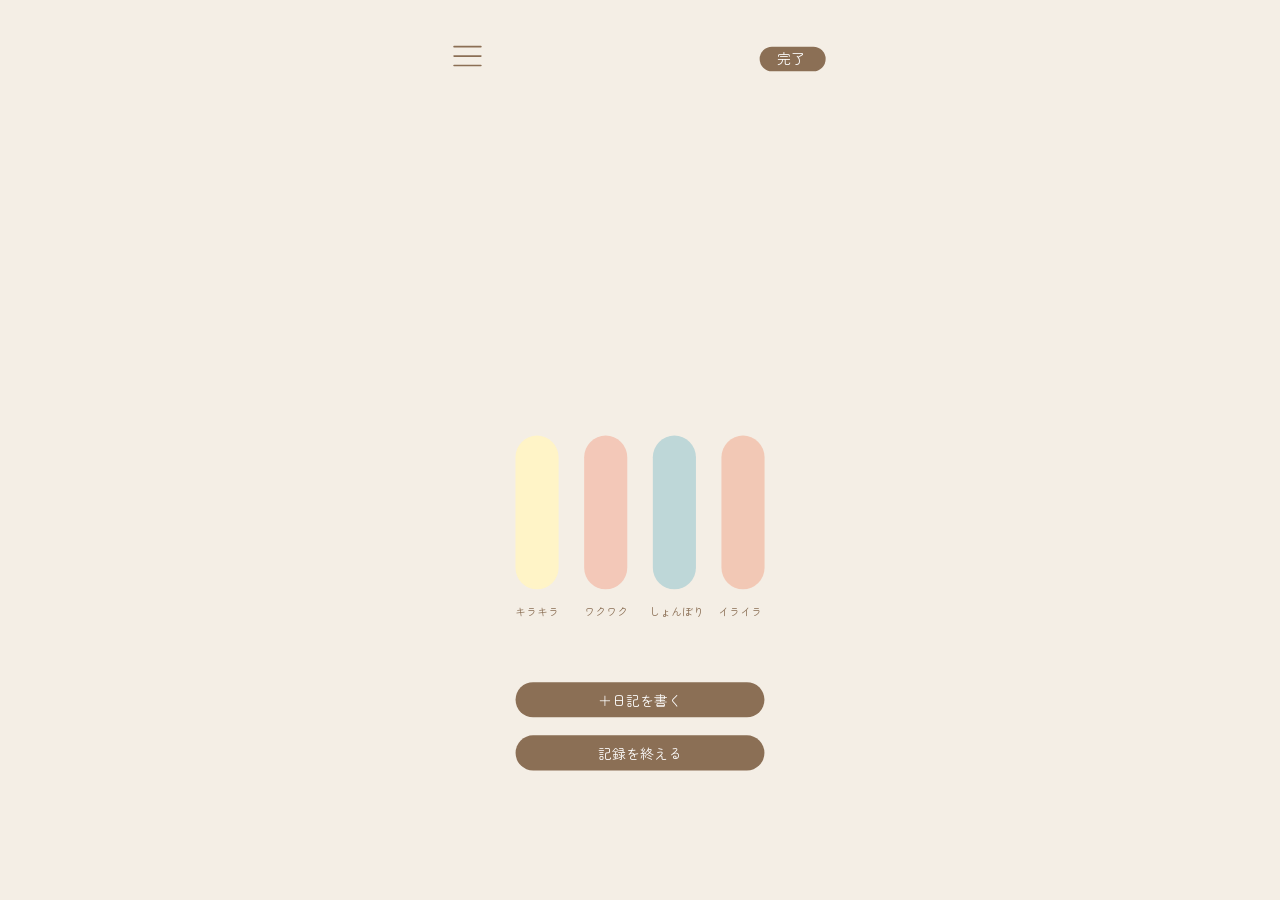
==== emotion.html @ d7ce6df1 "Add files via upload" ====
<!doctype html>
<html lang="ja">
<head>
<meta charset="utf-8">
<meta name="viewport" content="width=device-width, initial-scale=1, viewport-fit=cover">
<meta name="theme-color" content="#f4eee5">
<title>感情を記録する</title>
<link rel="preconnect" href="https://fonts.googleapis.com">
<link rel="preconnect" href="https://fonts.gstatic.com" crossorigin>
<link href="https://fonts.googleapis.com/css2?family=Zen+Maru+Gothic:wght@400;500;700&display=swap" rel="stylesheet">
<style>
  * { box-sizing: border-box; }
  html, body {
    margin: 0;
    padding: 0;
    width: 100%;
    height: 100%;
    overflow: hidden;
    background: #f4eee5;
    font-family: "Zen Maru Gothic", sans-serif;
  }
  body {
    position: fixed;
    inset: 0;
  }
  #stage {
    position: fixed;
    inset: 0;
    width: 100%;
    height: 100%;
    height: 100dvh;
    display: flex;
    align-items: center;
    justify-content: center;
    overflow: hidden;
    background: #f4eee5;
  }
  #art {
    display: block;
    width: 100%;
    height: 100%;
    max-width: 100%;
    max-height: 100%;
    flex: none;
    touch-action: none;
  }
  #_キラキラバー, #_ワクワクバー, #_イライラバー, #_しょんぼりバー,
  #_キラキラつまみ, #_ワクワクつまみ, #_イライラつまみ, #_しょんぼりつまみ {
    cursor: ns-resize;
    touch-action: none;
  }
  #_完了ボタン, #_日記記録ボタン, #_記録を終えるボタン {
    cursor: pointer;
    touch-action: manipulation;
  }
</style>
</head>
<body>
<div id="stage">
<svg id="art" xmlns="http://www.w3.org/2000/svg" viewBox="0 0 750 1624">
  <defs>
    <style>
      .cls-1, .cls-2 {
        fill: none;
      }

      .cls-3 {
        fill: #f4d581;
      }

      .cls-4 {
        font-size: 20px;
      }

      .cls-4, .cls-5 {
        font-family: ZenMaruGothic-Regular, 'Zen Maru Gothic';
      }

      .cls-4, .cls-6 {
        fill: #8b6f55;
      }

      .cls-7 {
        fill: #fff4c7;
      }

      .cls-5 {
        fill: #fff;
        font-size: 25px;
      }

      .cls-8 {
        fill: #bed7d8;
      }

      .cls-9 {
        fill: #f05a24;
      }

      .cls-10 {
        fill: #9db3b9;
        opacity: .62;
      }

      .cls-2 {
        stroke: #8b6f55;
        stroke-linecap: round;
        stroke-miterlimit: 10;
        stroke-width: 3px;
      }

      .cls-11 {
        fill: #eb8885;
      }

      .cls-12 {
        fill: #f2a485;
        opacity: .5;
      }

      .cls-13 {
        fill: #f3c8b8;
      }

      .cls-14 {
        fill: #f4eee5;
      }
    </style>
  </defs>
  <g id="_ベース背景_写真_" data-name="ベース背景（写真）">
    <rect class="cls-14" width="750" height="1624"/>
  </g>
  <g id="_イライラバー" data-name="イライラバー">
    <rect class="cls-12" x="521.98" y="786.01" width="77.79" height="277.43" rx="38.89" ry="38.89"/>
  </g>
  <g id="_しょんぼりバー" data-name="しょんぼりバー">
    <rect class="cls-8" x="398.16" y="786.01" width="77.79" height="277.43" rx="38.89" ry="38.89"/>
  </g>
  <g id="_ワクワクバー" data-name="ワクワクバー">
    <rect class="cls-13" x="274.24" y="786.01" width="77.79" height="277.43" rx="38.89" ry="38.89"/>
  </g>
  <g id="_キラキラバー" data-name="キラキラバー">
    <rect class="cls-7" x="150.3" y="786.01" width="77.79" height="277.43" rx="38.89" ry="38.89"/>
  </g>
  <g id="_イライラつまみ" data-name="イライラつまみ">
    <rect class="cls-9" x="521.96" y="901" width="77.82" height="162.44" rx="38.91" ry="38.91"/>
  </g>
  <g id="_しょんぼりつまみ" data-name="しょんぼりつまみ">
    <rect class="cls-10" x="397.92" y="851.89" width="77.82" height="211.83" rx="38.91" ry="38.91"/>
  </g>
  <g id="_ワクワクつまみ" data-name="ワクワクつまみ">
    <rect class="cls-11" x="274.22" y="955.05" width="77.82" height="108.67" rx="38.91" ry="38.91"/>
  </g>
  <g id="_キラキラつまみ" data-name="キラキラつまみ">
    <rect class="cls-3" x="150.28" y="976.07" width="77.82" height="87.38" rx="38.91" ry="38.91"/>
  </g>
  <g id="_文字" data-name="文字">
    <text class="cls-4" transform="translate(149.4297 1111.7161)"><tspan x="0" y="0">キラキラ</tspan></text>
    <text class="cls-4" transform="translate(273.471 1111.7161)"><tspan x="0" y="0">ワクワク</tspan></text>
    <text class="cls-4" transform="translate(390.5543 1111.7161)"><tspan x="0" y="0">しょんぼり</tspan></text>
    <text class="cls-4" transform="translate(514.9691 1111.7161)"><tspan x="0" y="0">イライラ</tspan></text>
  </g>
  <g id="_日記記録ボタン" data-name="日記記録ボタン">
    <rect class="cls-6" x="150.47" y="1231.03" width="449.07" height="63.41" rx="31.7" ry="31.7"/>
    <text class="cls-5" transform="translate(300 1273.1965)"><tspan x="0" y="0">＋日記を書く</tspan></text>
  </g>
  <g id="_記録を終えるボタン" data-name="記録を終えるボタン">
    <rect class="cls-6" x="150.47" y="1326.92" width="449.07" height="63.41" rx="31.7" ry="31.7"/>
    <text class="cls-5" transform="translate(300 1369.0842)"><tspan x="0" y="0">記録を終える</tspan></text>
  </g>
  <g id="_完了ボタン" data-name="完了ボタン">
    <g>
      <rect class="cls-6" x="590.91" y="84.22" width="119.09" height="44.44" rx="22.22" ry="22.22"/>
      <text class="cls-5" transform="translate(622.95 115.68)"><tspan x="0" y="0">完了</tspan></text>
    </g>
  </g>
  <g id="_マーク位置" data-name="マーク位置">
    <rect class="cls-1" x="226.82" y="276.86" width="302.46" height="302.46"/>
    <image id="emotion-mark-image" x="226.82" y="276.86" width="302.46" height="302.46"
           preserveAspectRatio="xMidYMid meet" visibility="hidden"/>
  </g>
  <g id="_メニュー" data-name="メニュー">
    <g>
      <line class="cls-2" x1="39.5" y1="84.22" x2="87.83" y2="84.22"/>
      <line class="cls-2" x1="39.5" y1="101.2" x2="87.83" y2="101.2"/>
      <line class="cls-2" x1="39.5" y1="118.18" x2="87.83" y2="118.18"/>
    </g>
  </g>
</svg>
</div>

<script>
(() => {
  "use strict";

  const svg = document.getElementById("art");
  const markImage = document.getElementById("emotion-mark-image");
  const MARK_NAMES = {
    hokkori: "ほっこり",
    massara: "まっさら",
    ukiuki: "うきうき",
    meramera: "めらめら",
    sowasowa: "そわそわ",
    punpun: "ぷんぷん",
    moyamoya: "もやもや",
    shinmiri: "しんみり",
    gakkuri: "がっくり",
    hetahhe: "へとへと"
  };

  // 判定座標は、以前決めた円環モデル参考の独自分類を引き継ぐ。
  const TYPES = [
    { id: "hokkori",  x:  1.5, y: -1.5 },
    { id: "ukiuki",   x:  3.5, y:  1.5 },
    { id: "meramera", x:  2.0, y:  4.0 },
    { id: "sowasowa", x: -1.0, y:  3.0 },
    { id: "punpun",   x: -3.0, y:  3.0 },
    { id: "moyamoya", x: -4.0, y:  0.0 },
    { id: "shinmiri", x: -2.0, y: -2.0 },
    { id: "gakkuri",  x: -4.0, y: -2.0 },
    { id: "hetahhe",  x: -3.0, y: -3.0 }
  ];

  // 操作中の位置は小数で保持し、見た目は滑らかに動かす。
  // 感情の分類・保存時には、最も近い0〜4の段階に変換する。
  // 判定配列の順番は [キラキラ, ワクワク, イライラ, しょんぼり]。
  const values = { kirakira: 0, wakuwaku: 0, iraira: 0, shonbori: 0 };

  // 「完了」で確定した感情。スライダーを動かすと未確定に戻す。
  let confirmedEmotion = null;
  let hasConfirmedEmotion = false;

  function getLevels() {
    return {
      kirakira: Math.max(0, Math.min(4, Math.round(values.kirakira))),
      wakuwaku: Math.max(0, Math.min(4, Math.round(values.wakuwaku))),
      iraira: Math.max(0, Math.min(4, Math.round(values.iraira))),
      shonbori: Math.max(0, Math.min(4, Math.round(values.shonbori)))
    };
  }

  // SVGの左からの表示順に対応づける。デザイン上の配置・色は変更しない。
  const sliders = [
    { key: "kirakira", trackId: "_キラキラバー", thumbId: "_キラキラつまみ" },
    { key: "wakuwaku", trackId: "_ワクワクバー", thumbId: "_ワクワクつまみ" },
    { key: "shonbori", trackId: "_しょんぼりバー", thumbId: "_しょんぼりつまみ" },
    { key: "iraira", trackId: "_イライラバー", thumbId: "_イライラつまみ" }
  ];

  const geometry = sliders.map(slider => {
    const track = document.querySelector(`#${CSS.escape(slider.trackId)} rect`);
    const thumb = document.querySelector(`#${CSS.escape(slider.thumbId)} rect`);
    return {
      ...slider,
      trackX: Number(track.getAttribute("x")),
      trackY: Number(track.getAttribute("y")),
      trackWidth: Number(track.getAttribute("width")),
      trackHeight: Number(track.getAttribute("height")),
      thumbRect: thumb,
      thumbWidth: Number(thumb.getAttribute("width")),
      thumbRx: thumb.getAttribute("rx"),
      bottom: Number(track.getAttribute("y")) + Number(track.getAttribute("height"))
    };
  });

  function classifyEmotion() {
    const levels = getLevels();
    const v = [levels.kirakira, levels.wakuwaku, levels.iraira, levels.shonbori];
    if (v.every(n => n === 0)) return null;

    // 4本が同じ低い位置にそろう場合は「まっさら」。
    if (v.every(n => n === 1) || v.every(n => n === 2)) return "massara";

    const [k, w, i, s] = v;
    const x = k + w - i - s;
    const y = -k + w + i - s;

    let selected = null;
    let nearest = Infinity;
    for (const type of TYPES) {
      const distance = (x - type.x) ** 2 + (y - type.y) ** 2;
      if (distance < nearest) {
        nearest = distance;
        selected = type.id;
      }
    }
    return selected;
  }

  // 625通りを全走査し、0以外が必ず10種類のいずれかに分類されることを確認。
  function validateClassification() {
    for (let k = 0; k <= 4; k++) {
      for (let w = 0; w <= 4; w++) {
        for (let i = 0; i <= 4; i++) {
          for (let s = 0; s <= 4; s++) {
            if (k === 0 && w === 0 && i === 0 && s === 0) continue;
            const x = k + w - i - s;
            const y = -k + w + i - s;
            if (k === 1 && w === 1 && i === 1 && s === 1) continue;
            if (k === 2 && w === 2 && i === 2 && s === 2) continue;
            const hasType = TYPES.some(type =>
              Number.isFinite((x - type.x) ** 2 + (y - type.y) ** 2)
            );
            if (!hasType) throw new Error("感情分類に未対応の組み合わせがあります。");
          }
        }
      }
    }
  }

 function updateThumb(item) {
    const value = values[item.key];

    // ぴったり0のときだけ非表示。0から動き始めたら少しずつ現れる。
    if (value <= 0) {
      item.thumbRect.style.display = "none";
      item.thumbRect.style.opacity = "0";
      return;
    }

    item.thumbRect.style.display = "";

    // 0より少しでも動かしたら、つまみをはっきり表示する。
    item.thumbRect.style.opacity = "1";

    // 小数の値をそのまま使い、ドラッグ中も滑らかに動かす。
    const minHeight = item.thumbWidth;
    const travel = item.trackHeight - minHeight;
    const height = minHeight + (value / 4) * travel;
    const y = item.bottom - height;

    item.thumbRect.setAttribute("y", y.toFixed(2));
    item.thumbRect.setAttribute("height", height.toFixed(2));
    item.thumbRect.setAttribute("rx", item.thumbRx);
    item.thumbRect.setAttribute("ry", item.thumbRx);
  }

  function updateAllThumbs() {
    geometry.forEach(updateThumb);
  }

  function clearMark() {
    // 値が変更されたら、確定状態も解除する。
    hasConfirmedEmotion = false;
    confirmedEmotion = null;
    markImage.setAttribute("visibility", "hidden");
    markImage.removeAttribute("href");
    markImage.removeAttributeNS("http://www.w3.org/1999/xlink", "href");
  }

  function showEmotionMark() {
    // 「完了」を押した時点の値から感情を判定して確定する。
    const id = classifyEmotion();
    hasConfirmedEmotion = true;

    if (!id) {
      confirmedEmotion = null;
      markImage.setAttribute("visibility", "hidden");
      markImage.removeAttribute("href");
      markImage.removeAttributeNS("http://www.w3.org/1999/xlink", "href");
      return null;
    }

    const filename = MARK_NAMES[id] + ".png";
    confirmedEmotion = { id, name: MARK_NAMES[id], filename };
    markImage.setAttribute("href", filename);
    markImage.setAttribute("visibility", "visible");
    return confirmedEmotion;
  }

  function setSliderValue(item, clientY) {
    const point = svg.createSVGPoint();
    point.x = 0;
    point.y = clientY;
    const local = point.matrixTransform(svg.getScreenCTM().inverse());

    const minHeight = item.thumbWidth;
    const travel = item.trackHeight - minHeight;
    const centerBottom = item.bottom - minHeight / 2;
    const centerTop = item.trackY + minHeight / 2;
    const clampedY = Math.max(centerTop, Math.min(centerBottom, local.y));
    const ratio = travel === 0 ? 0 : (centerBottom - clampedY) / travel;
    // 操作中は整数に丸めず、小数の位置をそのまま保持する。
    values[item.key] = Math.max(0, Math.min(4, ratio * 4));
    updateThumb(item);
    clearMark(); // 数値を変更したら、再度「完了」を押すまでマークは非表示
  }

  let active = null;
  let activePointerId = null;

  geometry.forEach(item => {
    const trackGroup = document.getElementById(item.trackId);
    const thumbGroup = document.getElementById(item.thumbId);

    const begin = event => {
      active = item;
      activePointerId = event.pointerId;
      if (event.currentTarget.setPointerCapture) {
        try { event.currentTarget.setPointerCapture(event.pointerId); } catch (_) {}
      }
      setSliderValue(item, event.clientY);
      event.preventDefault();
    };

    trackGroup.addEventListener("pointerdown", begin);
    thumbGroup.addEventListener("pointerdown", begin);
  });

  document.addEventListener("pointermove", event => {
    if (!active || event.pointerId !== activePointerId) return;
    setSliderValue(active, event.clientY);
    event.preventDefault();
  }, { passive: false });

  function endDrag(event) {
    if (active && (activePointerId === null || event.pointerId === activePointerId)) {
      active = null;
      activePointerId = null;
    }
  }
  document.addEventListener("pointerup", endDrag);
  document.addEventListener("pointercancel", endDrag);

  function makeButton(id, callback) {
    const element = document.getElementById(id);
    element.setAttribute("role", "button");
    element.setAttribute("tabindex", "0");
    element.addEventListener("click", callback);
    element.addEventListener("keydown", event => {
      if (event.key === "Enter" || event.key === " ") {
        event.preventDefault();
        callback();
      }
    });
  }

  makeButton("_完了ボタン", () => {
    const result = showEmotionMark();
    window.dispatchEvent(new CustomEvent("emotion:classified", {
      detail: {
        values: getLevels(),
        emotion: result
      }
    }));
  });

  function localDateString() {
    const now = new Date();
    const y = now.getFullYear();
    const m = String(now.getMonth() + 1).padStart(2, "0");
    const d = String(now.getDate()).padStart(2, "0");
    return `${y}-${m}-${d}`;
  }

  function saveRecord() {
    const emotionId = hasConfirmedEmotion
      ? (confirmedEmotion ? confirmedEmotion.id : null)
      : classifyEmotion();
    const record = {
      date: localDateString(),
      values: getLevels(),
      emotionId,
      emotionName: emotionId ? MARK_NAMES[emotionId] : null,
      markFile: emotionId ? MARK_NAMES[emotionId] + ".png" : null,
      savedAt: new Date().toISOString()
    };

    // 同じ日付の記録は同じキーに保存し、上書きする。
    localStorage.setItem("emotion-record-" + record.date, JSON.stringify(record));
    window.dispatchEvent(new CustomEvent("emotion:save-request", { detail: record }));
    return record;
  }

  makeButton("_メニュー", () => {
    window.location.href = "menu.html";
  });

  makeButton("_日記記録ボタン", () => {
    window.location.href = "kiroku.html";
  });

  makeButton("_記録を終えるボタン", () => {
    try {
      saveRecord();
      window.alert("保存が完了しました。");
      window.location.href = "index.html";
    } catch (error) {
      console.error(error);
      window.alert("保存できませんでした。もう一度お試しください。");
    }
  });

  // 外部画面・日記画面から値を確認できるようにする。
  window.emotionInput = {
    getValues: () => getLevels(),
    getContinuousValues: () => ({ ...values }),
    classify: classifyEmotion,
    getConfirmedEmotion: () => hasConfirmedEmotion ? confirmedEmotion : null,
    isConfirmed: () => hasConfirmedEmotion,
    setValues: next => {
      const keys = ["kirakira", "wakuwaku", "iraira", "shonbori"];
      if (!next || keys.some(key => !Number.isInteger(next[key]) || next[key] < 0 || next[key] > 4)) {
        throw new Error("4つのバーに0〜4の整数を指定してください。");
      }
      keys.forEach(key => values[key] = next[key]);
      updateAllThumbs();
      clearMark();
      return classifyEmotion();
    }
  };

  validateClassification();
  updateAllThumbs();
})();
</script>
</body>
</html>
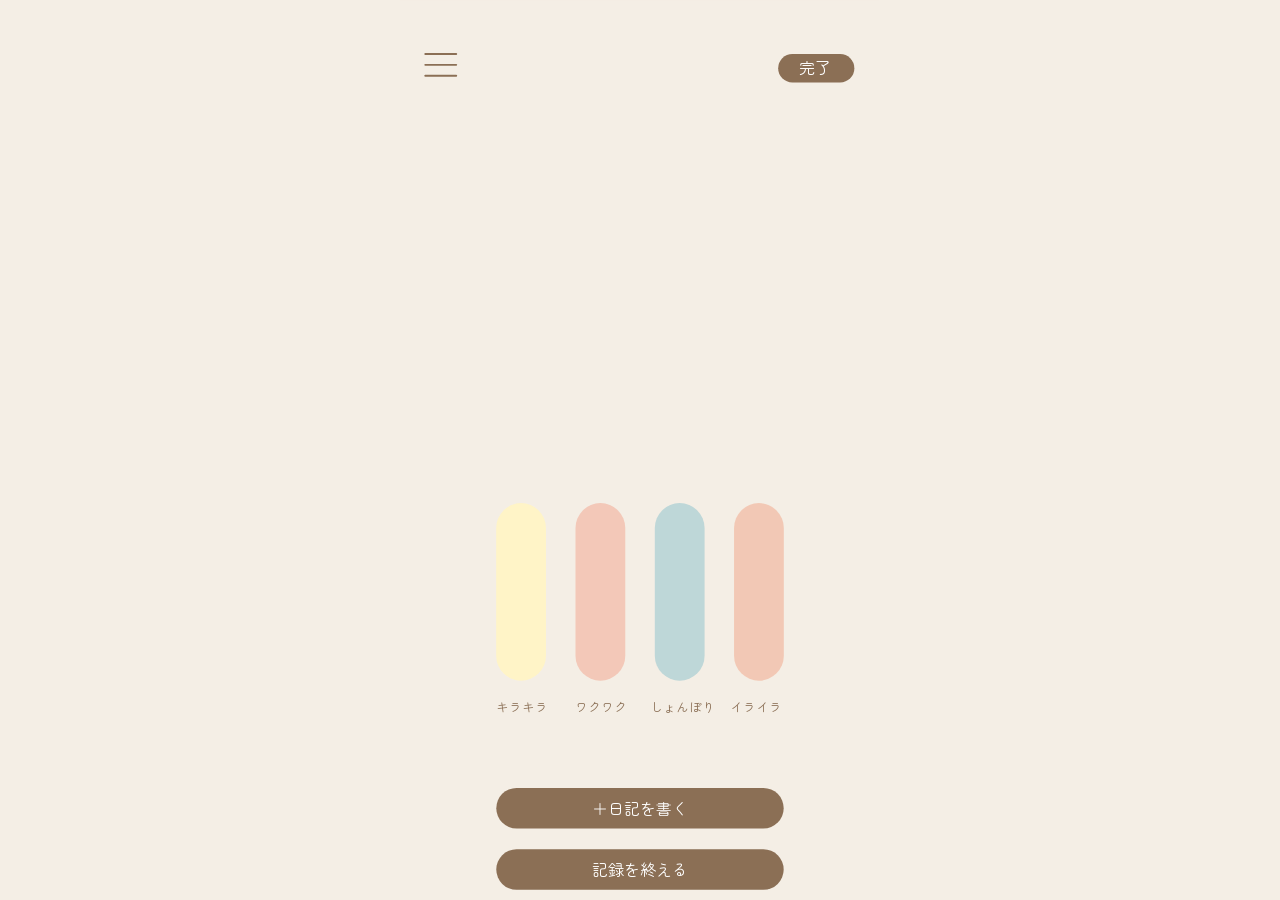
==== commit 0f2596a2: "Add files via upload" ====
--- a/emotion.html
+++ b/emotion.html
@@ -36,14 +36,28 @@
     background: #f4eee5;
   }
   #art {
-    display: block;
-    width: 100%;
-    height: 100%;
-    max-width: 100%;
-    max-height: 100%;
-    flex: none;
-    touch-action: none;
-  }
+  display: block;
+  width: 100%;
+  height: 100%;
+  max-width: 100%;
+  max-height: 100%;
+  flex: none;
+  touch-action: none;
+}
+
+/* SEなど、表示領域が横に広い画面向け */
+@media (min-aspect-ratio: 3/5) {
+  #stage {
+    align-items: flex-start;
+  }
+
+  #art {
+    width: 53.33dvh;
+    height: 115.5dvh;
+    max-width: none;
+    max-height: none;
+  }
+}
   #_キラキラバー, #_ワクワクバー, #_イライラバー, #_しょんぼりバー,
   #_キラキラつまみ, #_ワクワクつまみ, #_イライラつまみ, #_しょんぼりつまみ {
     cursor: ns-resize;
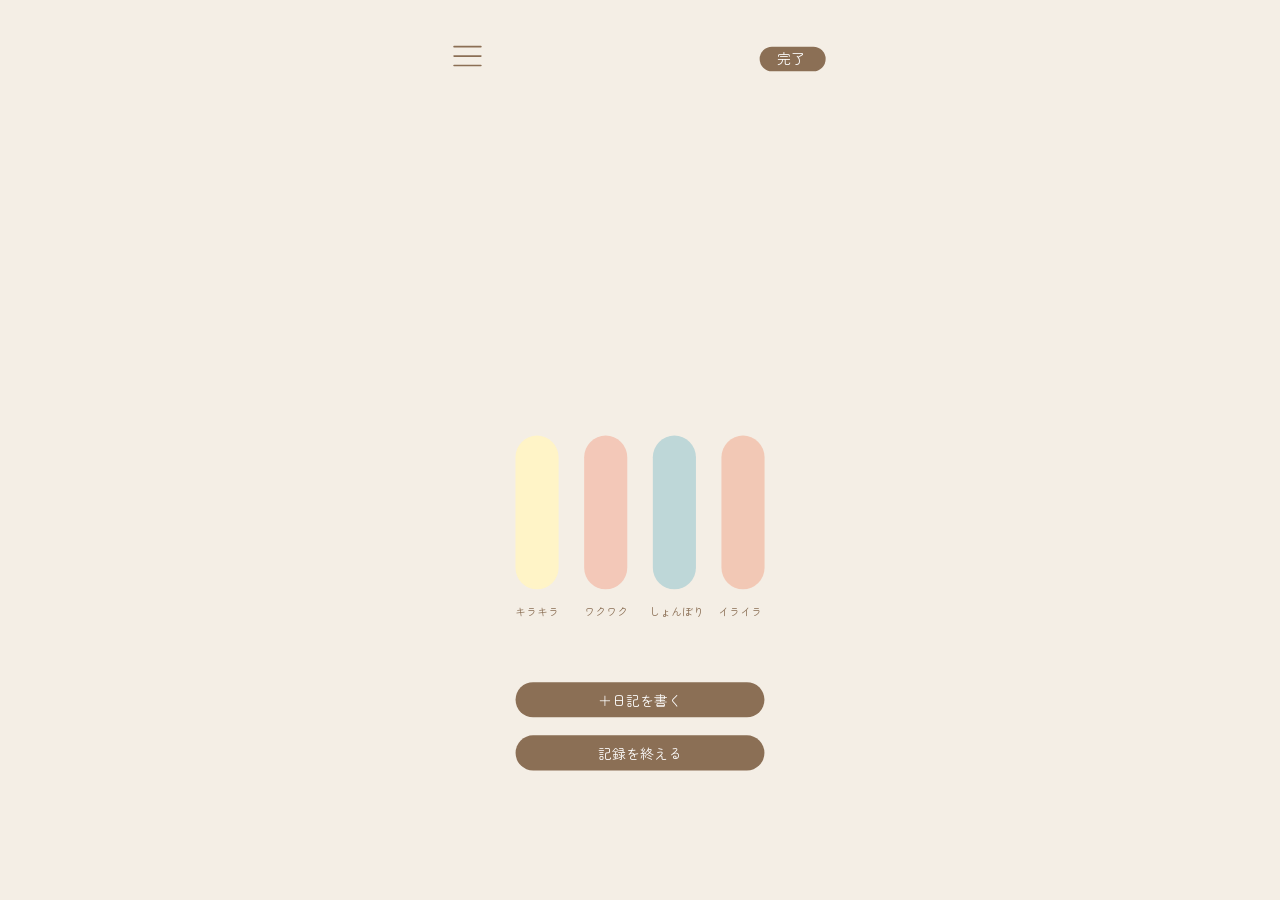
==== commit 487b3b0c: "Add files via upload" ====
--- a/emotion.html
+++ b/emotion.html
@@ -1,6 +1,10 @@
 <!doctype html>
 <html lang="ja">
 <head>
+  <!-- メニューオーバーレイの設定 -->
+<link rel="stylesheet" href="menu.css">
+<script src="menu.js" defer></script>
+
 <meta charset="utf-8">
 <meta name="viewport" content="width=device-width, initial-scale=1, viewport-fit=cover">
 <meta name="theme-color" content="#f4eee5">
@@ -44,20 +48,6 @@
   flex: none;
   touch-action: none;
 }
-
-/* SEなど、表示領域が横に広い画面向け */
-@media (min-aspect-ratio: 3/5) {
-  #stage {
-    align-items: flex-start;
-  }
-
-  #art {
-    width: 53.33dvh;
-    height: 115.5dvh;
-    max-width: none;
-    max-height: none;
-  }
-}
   #_キラキラバー, #_ワクワクバー, #_イライラバー, #_しょんぼりバー,
   #_キラキラつまみ, #_ワクワクつまみ, #_イライラつまみ, #_しょんぼりつまみ {
     cursor: ns-resize;
@@ -527,6 +517,12 @@
   validateClassification();
   updateAllThumbs();
 })();
+
+// メニューを開く
+addHitArea("_メニュー", "メニュー", () => {
+  window.openMenu();
+});
+
 </script>
 </body>
 </html>
--- a/menu.css
+++ b/menu.css
@@ -0,0 +1,43 @@
+
+/* メニュー全体を覆う暗い背景 */
+#menu-overlay {
+  position: fixed;
+  inset: 0;
+  z-index: 99999;
+  display: none;
+  background: rgba(0, 0, 0, 0.55);
+}
+
+/* メニューを開いている状態 */
+#menu-overlay.is-open {
+  display: block;
+}
+
+/* 左側のメニュー本体 */
+#menu-panel {
+  position: absolute;
+  top: 0;
+  left: 0;
+  width: min(82vw, 390px);
+  height: 100vh;
+  height: 100dvh;
+  overflow: hidden;
+  background: #f4eee5;
+}
+
+/* SVGの縦横比を維持 */
+#menu-panel svg {
+  display: block;
+  width: 100%;
+  height: auto;
+}
+
+/* メニュー内のクリックできる場所 */
+#menu-panel g {
+  cursor: pointer;
+}
+
+/* メニュー表示中は背景ページをスクロールさせない */
+body.menu-open {
+  overflow: hidden;
+}
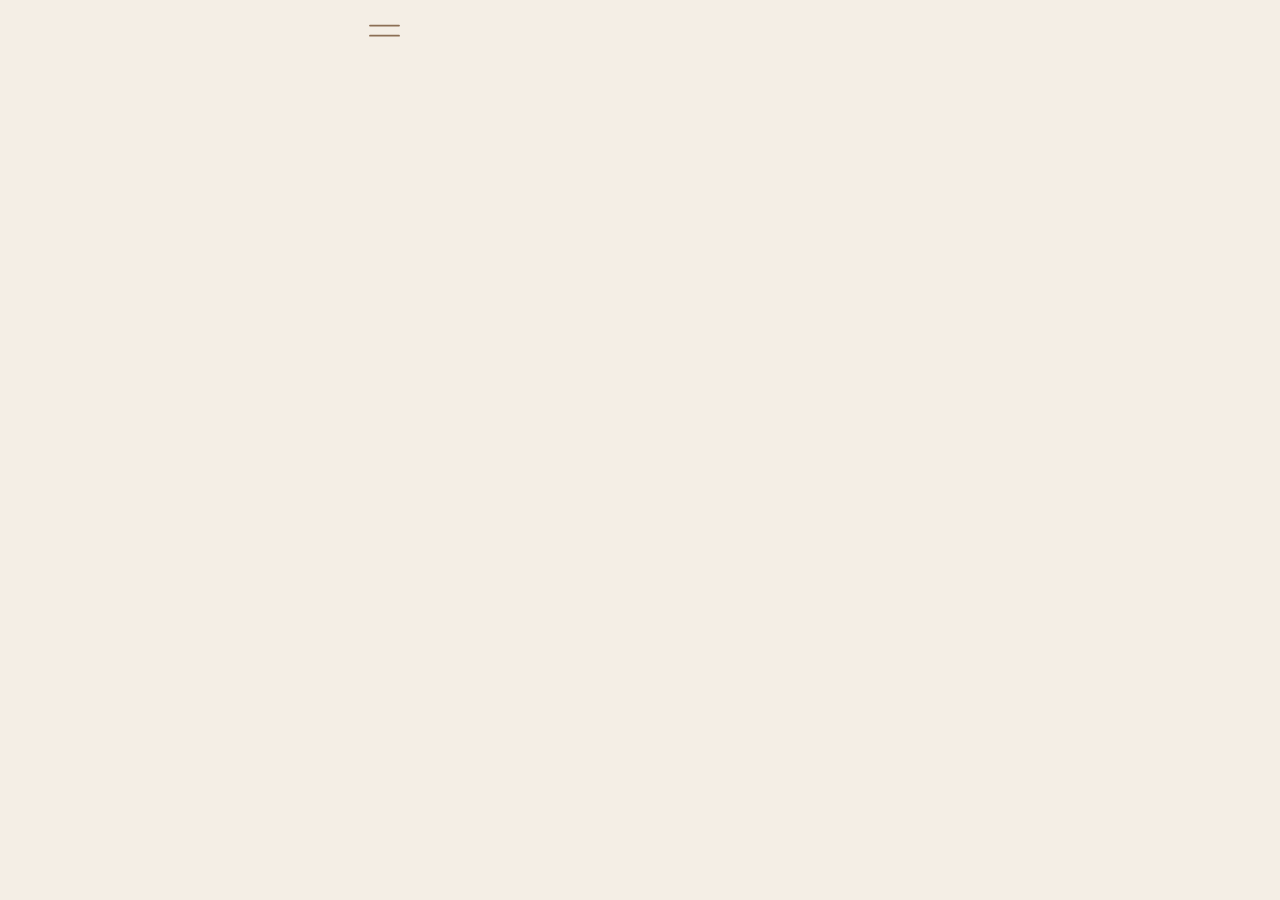
==== commit 986020da: "Add files via upload" ====
--- a/emotion.html
+++ b/emotion.html
@@ -1,528 +1,111 @@
 <!doctype html>
 <html lang="ja">
 <head>
-  <!-- メニューオーバーレイの設定 -->
-<link rel="stylesheet" href="menu.css">
-<script src="menu.js" defer></script>
-
 <meta charset="utf-8">
 <meta name="viewport" content="width=device-width, initial-scale=1, viewport-fit=cover">
 <meta name="theme-color" content="#f4eee5">
 <title>感情を記録する</title>
+
+<!-- メニューオーバーレイの設定 -->
+<link rel="stylesheet" href="menu.css">
+<script src="menu.js" defer></script>
+
+<!-- Google Fonts -->
 <link rel="preconnect" href="https://fonts.googleapis.com">
 <link rel="preconnect" href="https://fonts.gstatic.com" crossorigin>
 <link href="https://fonts.googleapis.com/css2?family=Zen+Maru+Gothic:wght@400;500;700&display=swap" rel="stylesheet">
+
 <style>
-  * { box-sizing: border-box; }
-  html, body {
-    margin: 0;
-    padding: 0;
-    width: 100%;
-    height: 100%;
-    overflow: hidden;
-    background: #f4eee5;
-    font-family: "Zen Maru Gothic", sans-serif;
-  }
-  body {
-    position: fixed;
-    inset: 0;
-  }
-  #stage {
-    position: fixed;
-    inset: 0;
-    width: 100%;
-    height: 100%;
-    height: 100dvh;
-    display: flex;
-    align-items: center;
-    justify-content: center;
-    overflow: hidden;
-    background: #f4eee5;
-  }
-  #art {
+* {
+  box-sizing: border-box;
+}
+
+html, body {
+  margin: 0;
+  padding: 0;
+  width: 100%;
+  height: 100%;
+  overflow: hidden;
+  background: #f4eee5;
+  font-family: "Zen Maru Gothic", sans-serif;
+}
+
+/* アプリ全体のフレックスレイアウト（ホーム画面と完全統一） */
+#app {
+  display: flex;
+  flex-direction: column;
+  width: 100%;
+  height: 100vh;
+  height: 100dvh;
+  max-width: 600px;
+  margin: 0 auto;
+  position: relative;
+  overflow: hidden;
+  background: #f4eee5;
+}
+
+/* ヘッダー領域 */
+header {
+  height: 70px;
+  padding: 0 24px;
+  display: flex;
+  align-items: center;
+  justify-content: space-between;
+  flex-shrink: 0;
+  z-index: 10;
+}
+
+/* メイン領域：画面サイズに合わせて伸縮・中央配置 */
+main {
+  flex: 1;
+  display: flex;
+  flex-direction: column;
+  align-items: center;
+  justify-content: center;
+  padding: 0 16px;
+  overflow: hidden;
+  position: relative;
+}
+
+/* SVGパーツのレスポンシブスタイル */
+.header-svg {
+  height: 36px;
+  width: auto;
+}
+
+#art {
   display: block;
   width: 100%;
   height: 100%;
-  max-width: 100%;
+  max-width: 480px;
   max-height: 100%;
   flex: none;
   touch-action: none;
 }
-  #_キラキラバー, #_ワクワクバー, #_イライラバー, #_しょんぼりバー,
-  #_キラキラつまみ, #_ワクワクつまみ, #_イライラつまみ, #_しょんぼりつまみ {
-    cursor: ns-resize;
-    touch-action: none;
-  }
-  #_完了ボタン, #_日記記録ボタン, #_記録を終えるボタン {
-    cursor: pointer;
-    touch-action: manipulation;
-  }
+
+#_キラキラバー, #_ワクワクバー, #_イライラバー, #_しょんぼりバー,
+#_キラキラつまみ, #_ワクワクつまみ, #_イライラつまみ, #_しょんぼりつまみ {
+  cursor: ns-resize;
+  touch-action: none;
+}
+
+#_完了ボタン, #_日記記録ボタン, #_記録を終えるボタン {
+  cursor: pointer;
+  touch-action: manipulation;
+}
+
+svg [role="button"], .interactive-btn {
+  cursor: pointer;
+}
 </style>
 </head>
 <body>
-<div id="stage">
-<svg id="art" xmlns="http://www.w3.org/2000/svg" viewBox="0 0 750 1624">
-  <defs>
-    <style>
-      .cls-1, .cls-2 {
-        fill: none;
-      }
+<div id="app">
 
-      .cls-3 {
-        fill: #f4d581;
-      }
-
-      .cls-4 {
-        font-size: 20px;
-      }
-
-      .cls-4, .cls-5 {
-        font-family: ZenMaruGothic-Regular, 'Zen Maru Gothic';
-      }
-
-      .cls-4, .cls-6 {
-        fill: #8b6f55;
-      }
-
-      .cls-7 {
-        fill: #fff4c7;
-      }
-
-      .cls-5 {
-        fill: #fff;
-        font-size: 25px;
-      }
-
-      .cls-8 {
-        fill: #bed7d8;
-      }
-
-      .cls-9 {
-        fill: #f05a24;
-      }
-
-      .cls-10 {
-        fill: #9db3b9;
-        opacity: .62;
-      }
-
-      .cls-2 {
-        stroke: #8b6f55;
-        stroke-linecap: round;
-        stroke-miterlimit: 10;
-        stroke-width: 3px;
-      }
-
-      .cls-11 {
-        fill: #eb8885;
-      }
-
-      .cls-12 {
-        fill: #f2a485;
-        opacity: .5;
-      }
-
-      .cls-13 {
-        fill: #f3c8b8;
-      }
-
-      .cls-14 {
-        fill: #f4eee5;
-      }
-    </style>
-  </defs>
-  <g id="_ベース背景_写真_" data-name="ベース背景（写真）">
-    <rect class="cls-14" width="750" height="1624"/>
-  </g>
-  <g id="_イライラバー" data-name="イライラバー">
-    <rect class="cls-12" x="521.98" y="786.01" width="77.79" height="277.43" rx="38.89" ry="38.89"/>
-  </g>
-  <g id="_しょんぼりバー" data-name="しょんぼりバー">
-    <rect class="cls-8" x="398.16" y="786.01" width="77.79" height="277.43" rx="38.89" ry="38.89"/>
-  </g>
-  <g id="_ワクワクバー" data-name="ワクワクバー">
-    <rect class="cls-13" x="274.24" y="786.01" width="77.79" height="277.43" rx="38.89" ry="38.89"/>
-  </g>
-  <g id="_キラキラバー" data-name="キラキラバー">
-    <rect class="cls-7" x="150.3" y="786.01" width="77.79" height="277.43" rx="38.89" ry="38.89"/>
-  </g>
-  <g id="_イライラつまみ" data-name="イライラつまみ">
-    <rect class="cls-9" x="521.96" y="901" width="77.82" height="162.44" rx="38.91" ry="38.91"/>
-  </g>
-  <g id="_しょんぼりつまみ" data-name="しょんぼりつまみ">
-    <rect class="cls-10" x="397.92" y="851.89" width="77.82" height="211.83" rx="38.91" ry="38.91"/>
-  </g>
-  <g id="_ワクワクつまみ" data-name="ワクワクつまみ">
-    <rect class="cls-11" x="274.22" y="955.05" width="77.82" height="108.67" rx="38.91" ry="38.91"/>
-  </g>
-  <g id="_キラキラつまみ" data-name="キラキラつまみ">
-    <rect class="cls-3" x="150.28" y="976.07" width="77.82" height="87.38" rx="38.91" ry="38.91"/>
-  </g>
-  <g id="_文字" data-name="文字">
-    <text class="cls-4" transform="translate(149.4297 1111.7161)"><tspan x="0" y="0">キラキラ</tspan></text>
-    <text class="cls-4" transform="translate(273.471 1111.7161)"><tspan x="0" y="0">ワクワク</tspan></text>
-    <text class="cls-4" transform="translate(390.5543 1111.7161)"><tspan x="0" y="0">しょんぼり</tspan></text>
-    <text class="cls-4" transform="translate(514.9691 1111.7161)"><tspan x="0" y="0">イライラ</tspan></text>
-  </g>
-  <g id="_日記記録ボタン" data-name="日記記録ボタン">
-    <rect class="cls-6" x="150.47" y="1231.03" width="449.07" height="63.41" rx="31.7" ry="31.7"/>
-    <text class="cls-5" transform="translate(300 1273.1965)"><tspan x="0" y="0">＋日記を書く</tspan></text>
-  </g>
-  <g id="_記録を終えるボタン" data-name="記録を終えるボタン">
-    <rect class="cls-6" x="150.47" y="1326.92" width="449.07" height="63.41" rx="31.7" ry="31.7"/>
-    <text class="cls-5" transform="translate(300 1369.0842)"><tspan x="0" y="0">記録を終える</tspan></text>
-  </g>
-  <g id="_完了ボタン" data-name="完了ボタン">
-    <g>
-      <rect class="cls-6" x="590.91" y="84.22" width="119.09" height="44.44" rx="22.22" ry="22.22"/>
-      <text class="cls-5" transform="translate(622.95 115.68)"><tspan x="0" y="0">完了</tspan></text>
-    </g>
-  </g>
-  <g id="_マーク位置" data-name="マーク位置">
-    <rect class="cls-1" x="226.82" y="276.86" width="302.46" height="302.46"/>
-    <image id="emotion-mark-image" x="226.82" y="276.86" width="302.46" height="302.46"
-           preserveAspectRatio="xMidYMid meet" visibility="hidden"/>
-  </g>
-  <g id="_メニュー" data-name="メニュー">
-    <g>
-      <line class="cls-2" x1="39.5" y1="84.22" x2="87.83" y2="84.22"/>
-      <line class="cls-2" x1="39.5" y1="101.2" x2="87.83" y2="101.2"/>
-      <line class="cls-2" x1="39.5" y1="118.18" x2="87.83" y2="118.18"/>
-    </g>
-  </g>
-</svg>
-</div>
-
-<script>
-(() => {
-  "use strict";
-
-  const svg = document.getElementById("art");
-  const markImage = document.getElementById("emotion-mark-image");
-  const MARK_NAMES = {
-    hokkori: "ほっこり",
-    massara: "まっさら",
-    ukiuki: "うきうき",
-    meramera: "めらめら",
-    sowasowa: "そわそわ",
-    punpun: "ぷんぷん",
-    moyamoya: "もやもや",
-    shinmiri: "しんみり",
-    gakkuri: "がっくり",
-    hetahhe: "へとへと"
-  };
-
-  // 判定座標は、以前決めた円環モデル参考の独自分類を引き継ぐ。
-  const TYPES = [
-    { id: "hokkori",  x:  1.5, y: -1.5 },
-    { id: "ukiuki",   x:  3.5, y:  1.5 },
-    { id: "meramera", x:  2.0, y:  4.0 },
-    { id: "sowasowa", x: -1.0, y:  3.0 },
-    { id: "punpun",   x: -3.0, y:  3.0 },
-    { id: "moyamoya", x: -4.0, y:  0.0 },
-    { id: "shinmiri", x: -2.0, y: -2.0 },
-    { id: "gakkuri",  x: -4.0, y: -2.0 },
-    { id: "hetahhe",  x: -3.0, y: -3.0 }
-  ];
-
-  // 操作中の位置は小数で保持し、見た目は滑らかに動かす。
-  // 感情の分類・保存時には、最も近い0〜4の段階に変換する。
-  // 判定配列の順番は [キラキラ, ワクワク, イライラ, しょんぼり]。
-  const values = { kirakira: 0, wakuwaku: 0, iraira: 0, shonbori: 0 };
-
-  // 「完了」で確定した感情。スライダーを動かすと未確定に戻す。
-  let confirmedEmotion = null;
-  let hasConfirmedEmotion = false;
-
-  function getLevels() {
-    return {
-      kirakira: Math.max(0, Math.min(4, Math.round(values.kirakira))),
-      wakuwaku: Math.max(0, Math.min(4, Math.round(values.wakuwaku))),
-      iraira: Math.max(0, Math.min(4, Math.round(values.iraira))),
-      shonbori: Math.max(0, Math.min(4, Math.round(values.shonbori)))
-    };
-  }
-
-  // SVGの左からの表示順に対応づける。デザイン上の配置・色は変更しない。
-  const sliders = [
-    { key: "kirakira", trackId: "_キラキラバー", thumbId: "_キラキラつまみ" },
-    { key: "wakuwaku", trackId: "_ワクワクバー", thumbId: "_ワクワクつまみ" },
-    { key: "shonbori", trackId: "_しょんぼりバー", thumbId: "_しょんぼりつまみ" },
-    { key: "iraira", trackId: "_イライラバー", thumbId: "_イライラつまみ" }
-  ];
-
-  const geometry = sliders.map(slider => {
-    const track = document.querySelector(`#${CSS.escape(slider.trackId)} rect`);
-    const thumb = document.querySelector(`#${CSS.escape(slider.thumbId)} rect`);
-    return {
-      ...slider,
-      trackX: Number(track.getAttribute("x")),
-      trackY: Number(track.getAttribute("y")),
-      trackWidth: Number(track.getAttribute("width")),
-      trackHeight: Number(track.getAttribute("height")),
-      thumbRect: thumb,
-      thumbWidth: Number(thumb.getAttribute("width")),
-      thumbRx: thumb.getAttribute("rx"),
-      bottom: Number(track.getAttribute("y")) + Number(track.getAttribute("height"))
-    };
-  });
-
-  function classifyEmotion() {
-    const levels = getLevels();
-    const v = [levels.kirakira, levels.wakuwaku, levels.iraira, levels.shonbori];
-    if (v.every(n => n === 0)) return null;
-
-    // 4本が同じ低い位置にそろう場合は「まっさら」。
-    if (v.every(n => n === 1) || v.every(n => n === 2)) return "massara";
-
-    const [k, w, i, s] = v;
-    const x = k + w - i - s;
-    const y = -k + w + i - s;
-
-    let selected = null;
-    let nearest = Infinity;
-    for (const type of TYPES) {
-      const distance = (x - type.x) ** 2 + (y - type.y) ** 2;
-      if (distance < nearest) {
-        nearest = distance;
-        selected = type.id;
-      }
-    }
-    return selected;
-  }
-
-  // 625通りを全走査し、0以外が必ず10種類のいずれかに分類されることを確認。
-  function validateClassification() {
-    for (let k = 0; k <= 4; k++) {
-      for (let w = 0; w <= 4; w++) {
-        for (let i = 0; i <= 4; i++) {
-          for (let s = 0; s <= 4; s++) {
-            if (k === 0 && w === 0 && i === 0 && s === 0) continue;
-            const x = k + w - i - s;
-            const y = -k + w + i - s;
-            if (k === 1 && w === 1 && i === 1 && s === 1) continue;
-            if (k === 2 && w === 2 && i === 2 && s === 2) continue;
-            const hasType = TYPES.some(type =>
-              Number.isFinite((x - type.x) ** 2 + (y - type.y) ** 2)
-            );
-            if (!hasType) throw new Error("感情分類に未対応の組み合わせがあります。");
-          }
-        }
-      }
-    }
-  }
-
- function updateThumb(item) {
-    const value = values[item.key];
-
-    // ぴったり0のときだけ非表示。0から動き始めたら少しずつ現れる。
-    if (value <= 0) {
-      item.thumbRect.style.display = "none";
-      item.thumbRect.style.opacity = "0";
-      return;
-    }
-
-    item.thumbRect.style.display = "";
-
-    // 0より少しでも動かしたら、つまみをはっきり表示する。
-    item.thumbRect.style.opacity = "1";
-
-    // 小数の値をそのまま使い、ドラッグ中も滑らかに動かす。
-    const minHeight = item.thumbWidth;
-    const travel = item.trackHeight - minHeight;
-    const height = minHeight + (value / 4) * travel;
-    const y = item.bottom - height;
-
-    item.thumbRect.setAttribute("y", y.toFixed(2));
-    item.thumbRect.setAttribute("height", height.toFixed(2));
-    item.thumbRect.setAttribute("rx", item.thumbRx);
-    item.thumbRect.setAttribute("ry", item.thumbRx);
-  }
-
-  function updateAllThumbs() {
-    geometry.forEach(updateThumb);
-  }
-
-  function clearMark() {
-    // 値が変更されたら、確定状態も解除する。
-    hasConfirmedEmotion = false;
-    confirmedEmotion = null;
-    markImage.setAttribute("visibility", "hidden");
-    markImage.removeAttribute("href");
-    markImage.removeAttributeNS("http://www.w3.org/1999/xlink", "href");
-  }
-
-  function showEmotionMark() {
-    // 「完了」を押した時点の値から感情を判定して確定する。
-    const id = classifyEmotion();
-    hasConfirmedEmotion = true;
-
-    if (!id) {
-      confirmedEmotion = null;
-      markImage.setAttribute("visibility", "hidden");
-      markImage.removeAttribute("href");
-      markImage.removeAttributeNS("http://www.w3.org/1999/xlink", "href");
-      return null;
-    }
-
-    const filename = MARK_NAMES[id] + ".png";
-    confirmedEmotion = { id, name: MARK_NAMES[id], filename };
-    markImage.setAttribute("href", filename);
-    markImage.setAttribute("visibility", "visible");
-    return confirmedEmotion;
-  }
-
-  function setSliderValue(item, clientY) {
-    const point = svg.createSVGPoint();
-    point.x = 0;
-    point.y = clientY;
-    const local = point.matrixTransform(svg.getScreenCTM().inverse());
-
-    const minHeight = item.thumbWidth;
-    const travel = item.trackHeight - minHeight;
-    const centerBottom = item.bottom - minHeight / 2;
-    const centerTop = item.trackY + minHeight / 2;
-    const clampedY = Math.max(centerTop, Math.min(centerBottom, local.y));
-    const ratio = travel === 0 ? 0 : (centerBottom - clampedY) / travel;
-    // 操作中は整数に丸めず、小数の位置をそのまま保持する。
-    values[item.key] = Math.max(0, Math.min(4, ratio * 4));
-    updateThumb(item);
-    clearMark(); // 数値を変更したら、再度「完了」を押すまでマークは非表示
-  }
-
-  let active = null;
-  let activePointerId = null;
-
-  geometry.forEach(item => {
-    const trackGroup = document.getElementById(item.trackId);
-    const thumbGroup = document.getElementById(item.thumbId);
-
-    const begin = event => {
-      active = item;
-      activePointerId = event.pointerId;
-      if (event.currentTarget.setPointerCapture) {
-        try { event.currentTarget.setPointerCapture(event.pointerId); } catch (_) {}
-      }
-      setSliderValue(item, event.clientY);
-      event.preventDefault();
-    };
-
-    trackGroup.addEventListener("pointerdown", begin);
-    thumbGroup.addEventListener("pointerdown", begin);
-  });
-
-  document.addEventListener("pointermove", event => {
-    if (!active || event.pointerId !== activePointerId) return;
-    setSliderValue(active, event.clientY);
-    event.preventDefault();
-  }, { passive: false });
-
-  function endDrag(event) {
-    if (active && (activePointerId === null || event.pointerId === activePointerId)) {
-      active = null;
-      activePointerId = null;
-    }
-  }
-  document.addEventListener("pointerup", endDrag);
-  document.addEventListener("pointercancel", endDrag);
-
-  function makeButton(id, callback) {
-    const element = document.getElementById(id);
-    element.setAttribute("role", "button");
-    element.setAttribute("tabindex", "0");
-    element.addEventListener("click", callback);
-    element.addEventListener("keydown", event => {
-      if (event.key === "Enter" || event.key === " ") {
-        event.preventDefault();
-        callback();
-      }
-    });
-  }
-
-  makeButton("_完了ボタン", () => {
-    const result = showEmotionMark();
-    window.dispatchEvent(new CustomEvent("emotion:classified", {
-      detail: {
-        values: getLevels(),
-        emotion: result
-      }
-    }));
-  });
-
-  function localDateString() {
-    const now = new Date();
-    const y = now.getFullYear();
-    const m = String(now.getMonth() + 1).padStart(2, "0");
-    const d = String(now.getDate()).padStart(2, "0");
-    return `${y}-${m}-${d}`;
-  }
-
-  function saveRecord() {
-    const emotionId = hasConfirmedEmotion
-      ? (confirmedEmotion ? confirmedEmotion.id : null)
-      : classifyEmotion();
-    const record = {
-      date: localDateString(),
-      values: getLevels(),
-      emotionId,
-      emotionName: emotionId ? MARK_NAMES[emotionId] : null,
-      markFile: emotionId ? MARK_NAMES[emotionId] + ".png" : null,
-      savedAt: new Date().toISOString()
-    };
-
-    // 同じ日付の記録は同じキーに保存し、上書きする。
-    localStorage.setItem("emotion-record-" + record.date, JSON.stringify(record));
-    window.dispatchEvent(new CustomEvent("emotion:save-request", { detail: record }));
-    return record;
-  }
-
-  makeButton("_メニュー", () => {
-    window.location.href = "menu.html";
-  });
-
-  makeButton("_日記記録ボタン", () => {
-    window.location.href = "kiroku.html";
-  });
-
-  makeButton("_記録を終えるボタン", () => {
-    try {
-      saveRecord();
-      window.alert("保存が完了しました。");
-      window.location.href = "index.html";
-    } catch (error) {
-      console.error(error);
-      window.alert("保存できませんでした。もう一度お試しください。");
-    }
-  });
-
-  // 外部画面・日記画面から値を確認できるようにする。
-  window.emotionInput = {
-    getValues: () => getLevels(),
-    getContinuousValues: () => ({ ...values }),
-    classify: classifyEmotion,
-    getConfirmedEmotion: () => hasConfirmedEmotion ? confirmedEmotion : null,
-    isConfirmed: () => hasConfirmedEmotion,
-    setValues: next => {
-      const keys = ["kirakira", "wakuwaku", "iraira", "shonbori"];
-      if (!next || keys.some(key => !Number.isInteger(next[key]) || next[key] < 0 || next[key] > 4)) {
-        throw new Error("4つのバーに0〜4の整数を指定してください。");
-      }
-      keys.forEach(key => values[key] = next[key]);
-      updateAllThumbs();
-      clearMark();
-      return classifyEmotion();
-    }
-  };
-
-  validateClassification();
-  updateAllThumbs();
-})();
-
-// メニューを開く
-addHitArea("_メニュー", "メニュー", () => {
-  window.openMenu();
-});
-
-</script>
-</body>
-</html>
+  <!-- ヘッダー（メニュー） -->
+  <header>
+    <svg class="header-svg" viewBox="30 70 70 60" xmlns="http://www.w3.org/2000/svg">
+      <g id="_メニュー" data-name="メニュー" role="button" aria-label="メニュー">
+        <line stroke="#8b6f55" stroke-width="3" stroke-linecap="round" stroke-miterlimit="10" fill="none" x1="40" y1="84.22" x2="88.33" y2="84.22"/>
+        <line stroke="#8b6f55" stroke-width="3" stroke-linecap="round" stroke-miterlimit="10" fill="none" x1="40" y1="101.2" x2="88.33" y2="101.2"/>
+        <line stroke="#8b6f55" stroke-width="3" stroke-linecap="round"
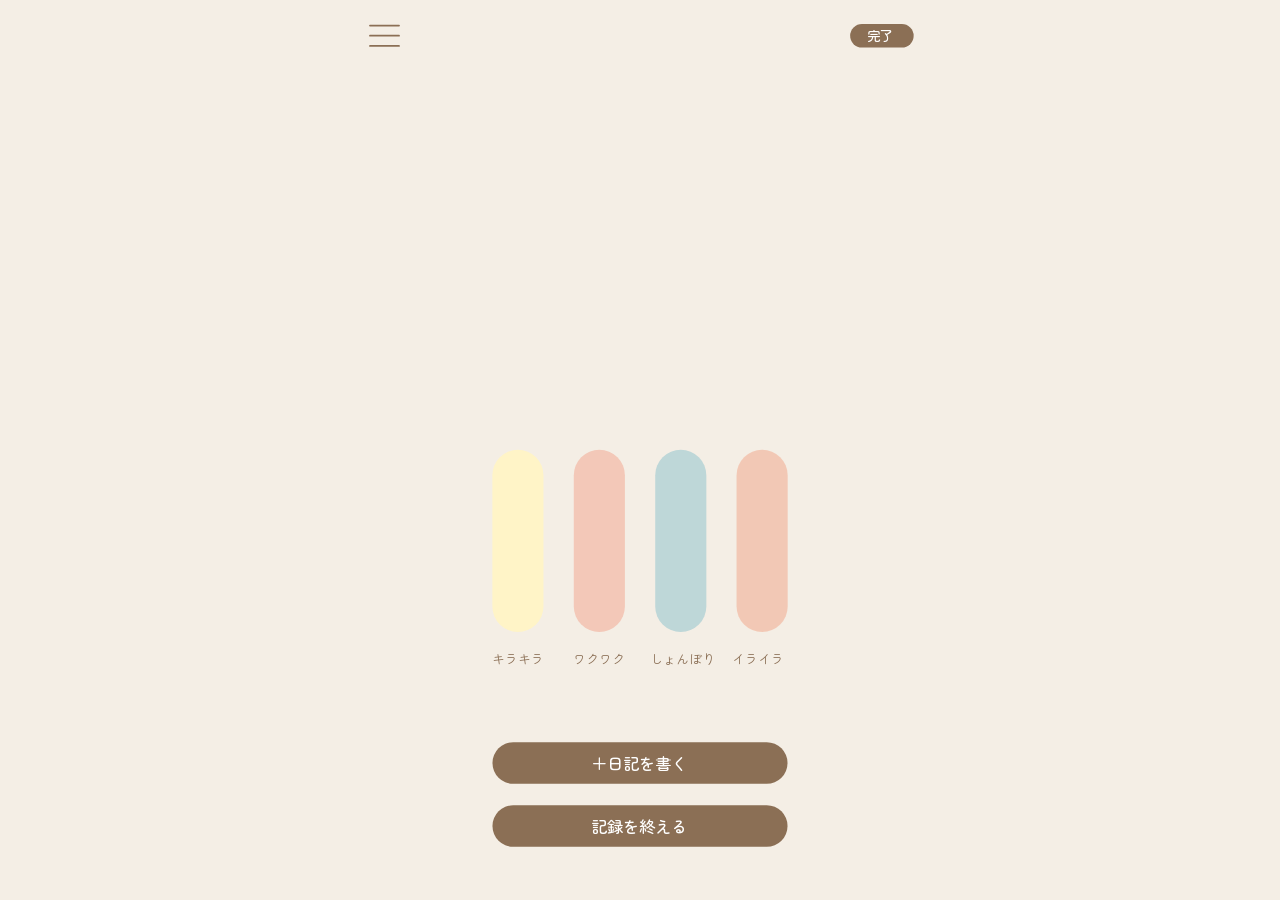
==== commit 077571f5: "Add files via upload" ====
--- a/emotion.html
+++ b/emotion.html
@@ -1,19 +1,18 @@
-<!doctype html>
+<!DOCTYPE html>
 <html lang="ja">
 <head>
-<meta charset="utf-8">
+<meta charset="UTF-8">
 <meta name="viewport" content="width=device-width, initial-scale=1, viewport-fit=cover">
-<meta name="theme-color" content="#f4eee5">
-<title>感情を記録する</title>
+<title>日記 - 感情を記録する</title>
 
 <!-- メニューオーバーレイの設定 -->
 <link rel="stylesheet" href="menu.css">
 <script src="menu.js" defer></script>
 
-<!-- Google Fonts -->
+<!-- Google Fonts：Zen Maru Gothicを読み込む -->
 <link rel="preconnect" href="https://fonts.googleapis.com">
 <link rel="preconnect" href="https://fonts.gstatic.com" crossorigin>
-<link href="https://fonts.googleapis.com/css2?family=Zen+Maru+Gothic:wght@400;500;700&display=swap" rel="stylesheet">
+<link href="https://fonts.googleapis.com/css2?family=Zen+Maru+Gothic:wght@400;500&display=swap" rel="stylesheet">
 
 <style>
 * {
@@ -27,10 +26,10 @@
   height: 100%;
   overflow: hidden;
   background: #f4eee5;
-  font-family: "Zen Maru Gothic", sans-serif;
-}
-
-/* アプリ全体のフレックスレイアウト（ホーム画面と完全統一） */
+  font-family: 'Zen Maru Gothic', sans-serif;
+}
+
+/* アプリ全体のフレックスレイアウト */
 #app {
   display: flex;
   flex-direction: column;
@@ -55,7 +54,7 @@
   z-index: 10;
 }
 
-/* メイン領域：画面サイズに合わせて伸縮・中央配置 */
+/* メイン領域：画面サイズに合わせて伸縮 */
 main {
   flex: 1;
   display: flex;
@@ -67,19 +66,24 @@
   position: relative;
 }
 
-/* SVGパーツのレスポンシブスタイル */
-.header-svg {
+/* ヘッダーSVG */
+.header-menu-svg {
   height: 36px;
   width: auto;
 }
 
-#art {
-  display: block;
+.header-btn-svg {
+  height: 32px;
+  width: auto;
+  cursor: pointer;
+}
+
+/* メインSVG */
+.main-card-svg {
   width: 100%;
-  height: 100%;
   max-width: 480px;
-  max-height: 100%;
-  flex: none;
+  height: auto;
+  max-height: 95%;
   touch-action: none;
 }
 
@@ -89,7 +93,7 @@
   touch-action: none;
 }
 
-#_完了ボタン, #_日記記録ボタン, #_記録を終えるボタン {
+#_完了ボタン, #_日記記録ボタン, #_記録を終えるボタン, #_メニュー {
   cursor: pointer;
   touch-action: manipulation;
 }
@@ -99,13 +103,404 @@
 }
 </style>
 </head>
+
 <body>
 <div id="app">
 
-  <!-- ヘッダー（メニュー） -->
+  <!-- ヘッダー -->
   <header>
-    <svg class="header-svg" viewBox="30 70 70 60" xmlns="http://www.w3.org/2000/svg">
-      <g id="_メニュー" data-name="メニュー" role="button" aria-label="メニュー">
+    <svg class="header-menu-svg" viewBox="30 70 70 60" xmlns="http://www.w3.org/2000/svg">
+      <g id="_メニュー" data-name="メニュー" role="button" aria-label="メニュー" style="cursor: pointer;">
+        <!-- 当たり判定を広げるための透明な背景rect -->
+        <rect fill="transparent" x="30" y="70" width="70" height="60"/>
         <line stroke="#8b6f55" stroke-width="3" stroke-linecap="round" stroke-miterlimit="10" fill="none" x1="40" y1="84.22" x2="88.33" y2="84.22"/>
         <line stroke="#8b6f55" stroke-width="3" stroke-linecap="round" stroke-miterlimit="10" fill="none" x1="40" y1="101.2" x2="88.33" y2="101.2"/>
-        <line stroke="#8b6f55" stroke-width="3" stroke-linecap="round"+        <line stroke="#8b6f55" stroke-width="3" stroke-linecap="round" stroke-miterlimit="10" fill="none" x1="40" y1="118.18" x2="88.33" y2="118.18"/>
+      </g>
+    </svg>
+
+    <svg id="_完了ボタン" class="header-btn-svg" viewBox="585 75 130 60" xmlns="http://www.w3.org/2000/svg" role="button" aria-label="完了">
+      <rect fill="#8b6f55" x="590.91" y="84.22" width="119.09" height="44.44" rx="22.22" ry="22.22"/>
+      <text font-family="'Zen Maru Gothic', sans-serif" font-weight="500" font-size="25px" fill="#fff" transform="translate(622.95 115.68)"><tspan x="0" y="0">完了</tspan></text>
+    </svg>
+  </header>
+
+  <!-- メインコンテンツ -->
+  <main>
+    <svg id="art" class="main-card-svg" viewBox="70 240 610 1200" xmlns="http://www.w3.org/2000/svg">
+      <defs>
+        <style>
+          .cls-1, .cls-2 { fill: none; }
+          .cls-3 { fill: #f4d581; }
+          .cls-4 { font-size: 20px; font-family: 'Zen Maru Gothic', sans-serif; fill: #8b6f55; }
+          .cls-5 { fill: #fff; font-size: 25px; font-family: 'Zen Maru Gothic', sans-serif; font-weight: 500; }
+          .cls-6 { fill: #8b6f55; }
+          .cls-7 { fill: #fff4c7; }
+          .cls-8 { fill: #bed7d8; }
+          .cls-9 { fill: #f05a24; }
+          .cls-10 { fill: #9db3b9; opacity: .62; }
+          .cls-11 { fill: #eb8885; }
+          .cls-12 { fill: #f2a485; opacity: .5; }
+          .cls-13 { fill: #f3c8b8; }
+        </style>
+      </defs>
+      
+      <g id="_イライラバー" data-name="イライラバー">
+        <rect class="cls-12" x="521.98" y="786.01" width="77.79" height="277.43" rx="38.89" ry="38.89"/>
+      </g>
+      <g id="_しょんぼりバー" data-name="しょんぼりバー">
+        <rect class="cls-8" x="398.16" y="786.01" width="77.79" height="277.43" rx="38.89" ry="38.89"/>
+      </g>
+      <g id="_ワクワクバー" data-name="ワクワクバー">
+        <rect class="cls-13" x="274.24" y="786.01" width="77.79" height="277.43" rx="38.89" ry="38.89"/>
+      </g>
+      <g id="_キラキラバー" data-name="キラキラバー">
+        <rect class="cls-7" x="150.3" y="786.01" width="77.79" height="277.43" rx="38.89" ry="38.89"/>
+      </g>
+      <g id="_イライラつまみ" data-name="イライラつまみ">
+        <rect class="cls-9" x="521.96" y="901" width="77.82" height="162.44" rx="38.91" ry="38.91"/>
+      </g>
+      <g id="_しょんぼりつまみ" data-name="しょんぼりつまみ">
+        <rect class="cls-10" x="397.92" y="851.89" width="77.82" height="211.83" rx="38.91" ry="38.91"/>
+      </g>
+      <g id="_ワクワクつまみ" data-name="ワクワクつまみ">
+        <rect class="cls-11" x="274.22" y="955.05" width="77.82" height="108.67" rx="38.91" ry="38.91"/>
+      </g>
+      <g id="_キラキラつまみ" data-name="キラキラつまみ">
+        <rect class="cls-3" x="150.28" y="976.07" width="77.82" height="87.38" rx="38.91" ry="38.91"/>
+      </g>
+      <g id="_文字" data-name="文字">
+        <text class="cls-4" transform="translate(149.4297 1111.7161)"><tspan x="0" y="0">キラキラ</tspan></text>
+        <text class="cls-4" transform="translate(273.471 1111.7161)"><tspan x="0" y="0">ワクワク</tspan></text>
+        <text class="cls-4" transform="translate(390.5543 1111.7161)"><tspan x="0" y="0">しょんぼり</tspan></text>
+        <text class="cls-4" transform="translate(514.9691 1111.7161)"><tspan x="0" y="0">イライラ</tspan></text>
+      </g>
+      <g id="_日記記録ボタン" data-name="日記記録ボタン">
+        <rect class="cls-6" x="150.47" y="1231.03" width="449.07" height="63.41" rx="31.7" ry="31.7"/>
+        <text class="cls-5" transform="translate(300 1273.1965)"><tspan x="0" y="0">＋日記を書く</tspan></text>
+      </g>
+      <g id="_記録を終えるボタン" data-name="記録を終えるボタン">
+        <rect class="cls-6" x="150.47" y="1326.92" width="449.07" height="63.41" rx="31.7" ry="31.7"/>
+        <text class="cls-5" transform="translate(300 1369.0842)"><tspan x="0" y="0">記録を終える</tspan></text>
+      </g>
+      <g id="_マーク位置" data-name="マーク位置">
+        <rect class="cls-1" x="226.82" y="276.86" width="302.46" height="302.46"/>
+        <image id="emotion-mark-image" x="226.82" y="276.86" width="302.46" height="302.46"
+               preserveAspectRatio="xMidYMid meet" visibility="hidden"/>
+      </g>
+    </svg>
+  </main>
+
+</div>
+
+<script>
+(() => {
+  "use strict";
+
+  const svg = document.getElementById("art");
+  const markImage = document.getElementById("emotion-mark-image");
+  const MARK_NAMES = {
+    hokkori: "ほっこり",
+    massara: "まっさら",
+    ukiuki: "うきうき",
+    meramera: "めらめら",
+    sowasowa: "そわそわ",
+    punpun: "ぷんぷん",
+    moyamoya: "もやもや",
+    shinmiri: "しんみり",
+    gakkuri: "がっくり",
+    hetahhe: "へとへと"
+  };
+
+  const TYPES = [
+    { id: "hokkori",  x:  1.5, y: -1.5 },
+    { id: "ukiuki",   x:  3.5, y:  1.5 },
+    { id: "meramera", x:  2.0, y:  4.0 },
+    { id: "sowasowa", x: -1.0, y:  3.0 },
+    { id: "punpun",   x: -3.0, y:  3.0 },
+    { id: "moyamoya", x: -4.0, y:  0.0 },
+    { id: "shinmiri", x: -2.0, y: -2.0 },
+    { id: "gakkuri",  x: -4.0, y: -2.0 },
+    { id: "hetahhe",  x: -3.0, y: -3.0 }
+  ];
+
+  const values = { kirakira: 0, wakuwaku: 0, iraira: 0, shonbori: 0 };
+
+  let confirmedEmotion = null;
+  let hasConfirmedEmotion = false;
+
+  function getLevels() {
+    return {
+      kirakira: Math.max(0, Math.min(4, Math.round(values.kirakira))),
+      wakuwaku: Math.max(0, Math.min(4, Math.round(values.wakuwaku))),
+      iraira: Math.max(0, Math.min(4, Math.round(values.iraira))),
+      shonbori: Math.max(0, Math.min(4, Math.round(values.shonbori)))
+    };
+  }
+
+  const sliders = [
+    { key: "kirakira", trackId: "_キラキラバー", thumbId: "_キラキラつまみ" },
+    { key: "wakuwaku", trackId: "_ワクワクバー", thumbId: "_ワクワクつまみ" },
+    { key: "shonbori", trackId: "_しょんぼりバー", thumbId: "_しょんぼりつまみ" },
+    { key: "iraira", trackId: "_イライラバー", thumbId: "_イライラつまみ" }
+  ];
+
+  const geometry = sliders.map(slider => {
+    const track = document.querySelector(`#${CSS.escape(slider.trackId)} rect`);
+    const thumb = document.querySelector(`#${CSS.escape(slider.thumbId)} rect`);
+    return {
+      ...slider,
+      trackX: Number(track.getAttribute("x")),
+      trackY: Number(track.getAttribute("y")),
+      trackWidth: Number(track.getAttribute("width")),
+      trackHeight: Number(track.getAttribute("height")),
+      thumbRect: thumb,
+      thumbWidth: Number(thumb.getAttribute("width")),
+      thumbRx: thumb.getAttribute("rx"),
+      bottom: Number(track.getAttribute("y")) + Number(track.getAttribute("height"))
+    };
+  });
+
+  function classifyEmotion() {
+    const levels = getLevels();
+    const v = [levels.kirakira, levels.wakuwaku, levels.iraira, levels.shonbori];
+    if (v.every(n => n === 0)) return null;
+
+    if (v.every(n => n === 1) || v.every(n => n === 2)) return "massara";
+
+    const [k, w, i, s] = v;
+    const x = k + w - i - s;
+    const y = -k + w + i - s;
+
+    let selected = null;
+    let nearest = Infinity;
+    for (const type of TYPES) {
+      const distance = (x - type.x) ** 2 + (y - type.y) ** 2;
+      if (distance < nearest) {
+        nearest = distance;
+        selected = type.id;
+      }
+    }
+    return selected;
+  }
+
+  function validateClassification() {
+    for (let k = 0; k <= 4; k++) {
+      for (let w = 0; w <= 4; w++) {
+        for (let i = 0; i <= 4; i++) {
+          for (let s = 0; s <= 4; s++) {
+            if (k === 0 && w === 0 && i === 0 && s === 0) continue;
+            const x = k + w - i - s;
+            const y = -k + w + i - s;
+            if (k === 1 && w === 1 && i === 1 && s === 1) continue;
+            if (k === 2 && w === 2 && i === 2 && s === 2) continue;
+            const hasType = TYPES.some(type =>
+              Number.isFinite((x - type.x) ** 2 + (y - type.y) ** 2)
+            );
+            if (!hasType) throw new Error("感情分類に未対応の組み合わせがあります。");
+          }
+        }
+      }
+    }
+  }
+
+  function updateThumb(item) {
+    const value = values[item.key];
+
+    if (value <= 0) {
+      item.thumbRect.style.display = "none";
+      item.thumbRect.style.opacity = "0";
+      return;
+    }
+
+    item.thumbRect.style.display = "";
+    item.thumbRect.style.opacity = "1";
+
+    const minHeight = item.thumbWidth;
+    const travel = item.trackHeight - minHeight;
+    const height = minHeight + (value / 4) * travel;
+    const y = item.bottom - height;
+
+    item.thumbRect.setAttribute("y", y.toFixed(2));
+    item.thumbRect.setAttribute("height", height.toFixed(2));
+    item.thumbRect.setAttribute("rx", item.thumbRx);
+    item.thumbRect.setAttribute("ry", item.thumbRx);
+  }
+
+  function updateAllThumbs() {
+    geometry.forEach(updateThumb);
+  }
+
+  function clearMark() {
+    hasConfirmedEmotion = false;
+    confirmedEmotion = null;
+    markImage.setAttribute("visibility", "hidden");
+    markImage.removeAttribute("href");
+    markImage.removeAttributeNS("http://www.w3.org/1999/xlink", "href");
+  }
+
+  function showEmotionMark() {
+    const id = classifyEmotion();
+    hasConfirmedEmotion = true;
+
+    if (!id) {
+      confirmedEmotion = null;
+      markImage.setAttribute("visibility", "hidden");
+      markImage.removeAttribute("href");
+      markImage.removeAttributeNS("http://www.w3.org/1999/xlink", "href");
+      return null;
+    }
+
+    const filename = MARK_NAMES[id] + ".png";
+    confirmedEmotion = { id, name: MARK_NAMES[id], filename };
+    markImage.setAttribute("href", filename);
+    markImage.setAttribute("visibility", "visible");
+    return confirmedEmotion;
+  }
+
+  function setSliderValue(item, clientY) {
+    const point = svg.createSVGPoint();
+    point.x = 0;
+    point.y = clientY;
+    const local = point.matrixTransform(svg.getScreenCTM().inverse());
+
+    const minHeight = item.thumbWidth;
+    const travel = item.trackHeight - minHeight;
+    const centerBottom = item.bottom - minHeight / 2;
+    const centerTop = item.trackY + minHeight / 2;
+    const clampedY = Math.max(centerTop, Math.min(centerBottom, local.y));
+    const ratio = travel === 0 ? 0 : (centerBottom - clampedY) / travel;
+    values[item.key] = Math.max(0, Math.min(4, ratio * 4));
+    updateThumb(item);
+    clearMark();
+  }
+
+  let active = null;
+  let activePointerId = null;
+
+  geometry.forEach(item => {
+    const trackGroup = document.getElementById(item.trackId);
+    const thumbGroup = document.getElementById(item.thumbId);
+
+    const begin = event => {
+      active = item;
+      activePointerId = event.pointerId;
+      if (event.currentTarget.setPointerCapture) {
+        try { event.currentTarget.setPointerCapture(event.pointerId); } catch (_) {}
+      }
+      setSliderValue(item, event.clientY);
+      event.preventDefault();
+    };
+
+    trackGroup.addEventListener("pointerdown", begin);
+    thumbGroup.addEventListener("pointerdown", begin);
+  });
+
+  document.addEventListener("pointermove", event => {
+    if (!active || event.pointerId !== activePointerId) return;
+    setSliderValue(active, event.clientY);
+    event.preventDefault();
+  }, { passive: false });
+
+  function endDrag(event) {
+    if (active && (activePointerId === null || event.pointerId === activePointerId)) {
+      active = null;
+      activePointerId = null;
+    }
+  }
+  document.addEventListener("pointerup", endDrag);
+  document.addEventListener("pointercancel", endDrag);
+
+  function makeButton(id, callback) {
+    const element = document.getElementById(id);
+    if (!element) return;
+    element.setAttribute("role", "button");
+    element.setAttribute("tabindex", "0");
+    element.addEventListener("click", callback);
+    element.addEventListener("keydown", event => {
+      if (event.key === "Enter" || event.key === " ") {
+        event.preventDefault();
+        callback();
+      }
+    });
+  }
+
+  makeButton("_完了ボタン", () => {
+    const result = showEmotionMark();
+    window.dispatchEvent(new CustomEvent("emotion:classified", {
+      detail: {
+        values: getLevels(),
+        emotion: result
+      }
+    }));
+  });
+
+  function localDateString() {
+    const now = new Date();
+    const y = now.getFullYear();
+    const m = String(now.getMonth() + 1).padStart(2, "0");
+    const d = String(now.getDate()).padStart(2, "0");
+    return `${y}-${m}-${d}`;
+  }
+
+  function saveRecord() {
+    const emotionId = hasConfirmedEmotion
+      ? (confirmedEmotion ? confirmedEmotion.id : null)
+      : classifyEmotion();
+    const record = {
+      date: localDateString(),
+      values: getLevels(),
+      emotionId,
+      emotionName: emotionId ? MARK_NAMES[emotionId] : null,
+      markFile: emotionId ? MARK_NAMES[emotionId] + ".png" : null,
+      savedAt: new Date().toISOString()
+    };
+
+    localStorage.setItem("emotion-record-" + record.date, JSON.stringify(record));
+    window.dispatchEvent(new CustomEvent("emotion:save-request", { detail: record }));
+    return record;
+  }
+
+  makeButton("_メニュー", () => {
+    window.openMenu();
+  });
+
+  makeButton("_日記記録ボタン", () => {
+    window.location.href = "kiroku.html";
+  });
+
+  makeButton("_記録を終えるボタン", () => {
+    try {
+      saveRecord();
+      window.alert("保存が完了しました。");
+      window.location.href = "index.html";
+    } catch (error) {
+      console.error(error);
+      window.alert("保存できませんでした。もう一度お試しください。");
+    }
+  });
+
+  window.emotionInput = {
+    getValues: () => getLevels(),
+    getContinuousValues: () => ({ ...values }),
+    classify: classifyEmotion,
+    getConfirmedEmotion: () => hasConfirmedEmotion ? confirmedEmotion : null,
+    isConfirmed: () => hasConfirmedEmotion,
+    setValues: next => {
+      const keys = ["kirakira", "wakuwaku", "iraira", "shonbori"];
+      if (!next || keys.some(key => !Number.isInteger(next[key]) || next[key] < 0 || next[key] > 4)) {
+        throw new Error("4つのバーに0〜4の整数を指定してください。");
+      }
+      keys.forEach(key => values[key] = next[key]);
+      updateAllThumbs();
+      clearMark();
+      return classifyEmotion();
+    }
+  };
+
+  validateClassification();
+  updateAllThumbs();
+})();
+</script>
+</body>
+</html>
